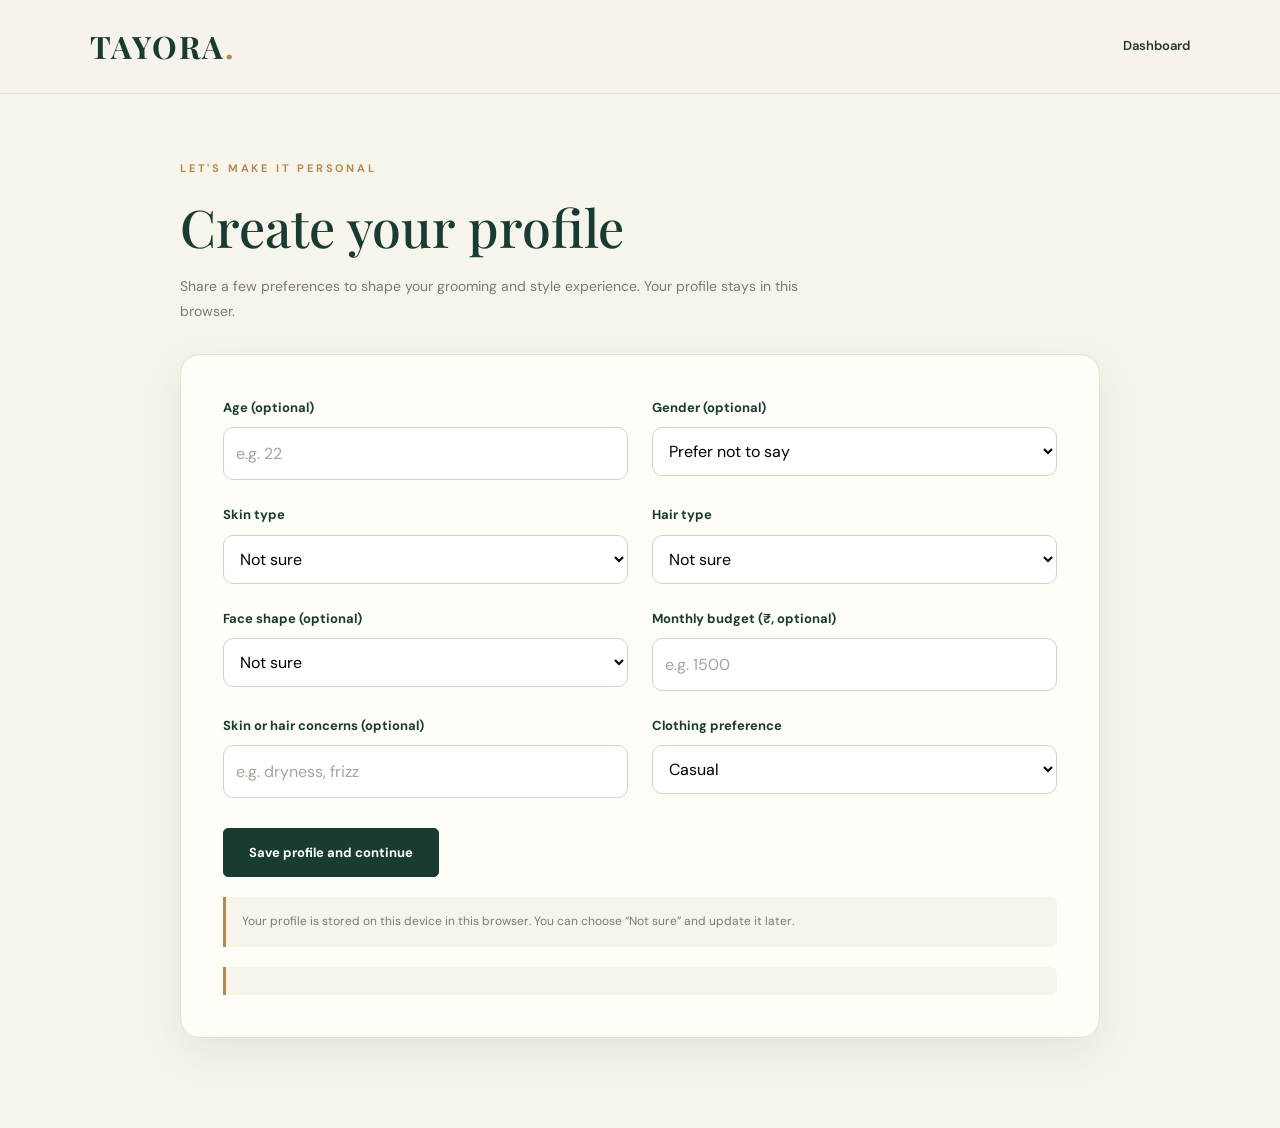
==== frontend/pages/create-profile.html @ 46590bca "first commit" ====
<!doctype html>
<html lang="en">
<head>
    <meta charset="utf-8">
    <meta name="viewport" content="width=device-width, initial-scale=1">
    <title>Create your profile — TAYORA</title>
    <link rel="stylesheet" href="../css/style.css">
</head>
<body>
    <header class="site-header">
        <a class="brand" href="../index.html">TAYORA<span>.</span></a>
        <nav><a href="dashboard.html">Dashboard</a></nav>
    </header>
    <main class="page-wrap">
        <p class="eyebrow">LET'S MAKE IT PERSONAL</p>
        <h1>Create your profile</h1>
        <p class="page-intro">Share a few preferences to shape your grooming and style experience. Your profile stays in this browser.</p>

        <form class="panel" id="profile-form" data-redirect="dashboard.html">
            <div class="form-grid">
                <div class="field">
                    <label for="age">Age (optional)</label>
                    <input id="age" type="number" min="13" max="120" placeholder="e.g. 22">
                </div>
                <div class="field">
                    <label for="gender">Gender (optional)</label>
                    <select id="gender">
                        <option value="">Prefer not to say</option>
                        <option>Woman</option><option>Man</option><option>Non-binary</option><option>Other</option>
                    </select>
                </div>
                <div class="field">
                    <label for="skin">Skin type</label>
                    <select id="skin">
                        <option>Not sure</option><option>Dry</option><option>Oily</option><option>Combination</option><option>Normal</option><option>Sensitive</option>
                    </select>
                </div>
                <div class="field">
                    <label for="hair">Hair type</label>
                    <select id="hair">
                        <option>Not sure</option><option>Straight</option><option>Wavy</option><option>Curly</option><option>Coily</option>
                    </select>
                </div>
                <div class="field">
                    <label for="face">Face shape (optional)</label>
                    <select id="face">
                        <option>Not sure</option><option>Oval</option><option>Round</option><option>Square</option><option>Heart</option><option>Oblong</option><option>Diamond</option><option>Round or square</option><option>Round or oval</option>
                    </select>
                </div>
                <div class="field">
                    <label for="budget">Monthly budget (₹, optional)</label>
                    <input id="budget" type="number" min="0" placeholder="e.g. 1500">
                </div>
                <div class="field">
                    <label for="concerns">Skin or hair concerns (optional)</label>
                    <input id="concerns" placeholder="e.g. dryness, frizz">
                </div>
                <div class="field">
                    <label for="style">Clothing preference</label>
                    <select id="style">
                        <option>Casual</option><option>Minimal</option><option>Streetwear</option><option>Formal</option><option>Traditional</option><option>Experimental</option>
                    </select>
                </div>
            </div>
            <p class="form-actions"><button class="button" type="submit">Save profile and continue</button></p>
            <p class="notice">Your profile is stored on this device in this browser. You can choose “Not sure” and update it later.</p>
        </form>
    </main>
    <script src="../js/app.js"></script>
</body>
<script>
document.getElementById("profile-form").addEventListener("submit", function(event) {
    event.preventDefault();

    const profile = {
        age: document.getElementById("age").value,
        gender: document.getElementById("gender").value,
        skin: document.getElementById("skin").value,
        hair: document.getElementById("hair").value,
        face: document.getElementById("face").value,
        budget: document.getElementById("budget").value,
        concerns: document.getElementById("concerns").value,
        style: document.getElementById("style").value
    };

    localStorage.setItem("tayoraProfile", JSON.stringify(profile));

    document.getElementById("profile-message").textContent =
        "Your profile has been saved successfully!";
});
</script>
</html>
---- frontend/css/style.css ----
@import url('https://fonts.googleapis.com/css2?family=DM+Sans:wght@400;500;600;700&family=Playfair+Display:ital,wght@0,500;0,600;0,700;1,500;1,600&display=swap');

:root {
  --cream: #f7f4ec;
  --white: #fffdf8;
  --green: #183c32;
  --green-light: #285648;
  --gold: #b38b50;
  --text: #26362f;
  --muted: #777d73;
  --border: #e6e0d4;
  --radius: 20px;
  --shadow: 0 15px 45px rgba(28, 51, 41, 0.08);
}

* {
  box-sizing: border-box;
  margin: 0;
  padding: 0;
}

html {
  scroll-behavior: smooth;
}

body {
  background: var(--cream);
  color: var(--text);
  font-family: 'DM Sans', sans-serif;
  line-height: 1.7;
}

a {
  color: inherit;
  text-decoration: none;
}

.site-header {
  min-height: 86px;
  padding: 20px 7%;
  display: flex;
  justify-content: space-between;
  align-items: center;
  gap: 24px;
  border-bottom: 1px solid var(--border);
  background: rgba(247, 244, 236, 0.95);
}

.brand {
  color: var(--green);
  font-family: 'Playfair Display', serif;
  font-size: 31px;
  font-weight: 700;
  letter-spacing: 2px;
  white-space: nowrap;
}

.brand span {
  color: var(--gold);
}

.site-header nav {
  display: flex;
  align-items: center;
  justify-content: flex-end;
  flex-wrap: wrap;
  gap: 28px;
}

.site-header nav a {
  font-size: 13px;
  font-weight: 600;
  transition: color 0.2s ease;
}

.site-header nav a:hover {
  color: var(--gold);
}

.site-header nav .nav-cta {
  background: var(--green);
  color: white;
  padding: 12px 22px;
  border-radius: 5px;
}

.site-header nav .nav-cta:hover {
  background: var(--green-light);
  color: white;
}

.hero {
  display: grid;
  grid-template-columns: 1.05fr 0.95fr;
  align-items: center;
  gap: 7%;
  padding: 95px 9% 105px;
  min-height: 590px;
}

.hero-copy {
  max-width: 580px;
}

.eyebrow {
  color: var(--gold);
  font-size: 11px;
  font-weight: 700;
  letter-spacing: 2.8px;
  margin-bottom: 19px;
}

.hero h1 {
  color: var(--green);
  font-family: 'Playfair Display', serif;
  font-size: clamp(42px, 5vw, 68px);
  font-weight: 500;
  line-height: 1.13;
  letter-spacing: -1.5px;
}

.hero h1 em {
  color: var(--gold);
  font-weight: 500;
}

.hero-text {
  color: var(--muted);
  font-size: 15px;
  line-height: 1.9;
  max-width: 470px;
  margin: 25px 0 30px;
}

.hero-actions {
  display: flex;
  align-items: center;
  flex-wrap: wrap;
  gap: 25px;
}

.button {
  display: inline-flex;
  align-items: center;
  justify-content: center;
  padding: 15px 25px;
  background: var(--green);
  color: white;
  border: 1px solid var(--green);
  border-radius: 5px;
  font-size: 13px;
  font-weight: 700;
  transition: transform 0.2s ease, background 0.2s ease;
}

.button:hover {
  background: var(--green-light);
  transform: translateY(-2px);
}

.text-link {
  color: var(--green);
  font-size: 13px;
  font-weight: 700;
}

.text-link:hover {
  color: var(--gold);
}

.hero-card {
  min-height: 390px;
  position: relative;
  overflow: hidden;
  display: flex;
  align-items: flex-end;
  justify-content: center;
  padding: 30px;
  border-radius: 180px 180px 16px 16px;
  background:
    radial-gradient(ellipse at 50% 32%, rgba(218, 190, 137, 0.7), transparent 34%),
    radial-gradient(ellipse at 50% 45%, #547362 0%, #254b3d 43%, #17372e 75%);
  box-shadow: var(--shadow);
}

.hero-card::before {
  content: '';
  position: absolute;
  width: 220px;
  height: 310px;
  top: 35px;
  left: 50%;
  transform: translateX(-50%);
  border: 1px solid rgba(255, 255, 255, 0.22);
  border-radius: 110px 110px 25px 25px;
}

.hero-card::after {
  content: 'T';
  position: absolute;
  top: 43%;
  left: 50%;
  transform: translate(-50%, -50%);
  color: rgba(255, 255, 255, 0.14);
  font-family: 'Playfair Display', serif;
  font-size: 190px;
  line-height: 1;
}

.orb {
  position: absolute;
  border-radius: 50%;
  filter: blur(1px);
}

.orb-one {
  width: 160px;
  height: 160px;
  background: rgba(221, 191, 133, 0.17);
  top: 25px;
  right: 10%;
}

.orb-two {
  width: 110px;
  height: 110px;
  background: rgba(255, 255, 255, 0.07);
  bottom: 70px;
  left: 9%;
}

.profile-note {
  position: relative;
  z-index: 2;
  display: flex;
  align-items: center;
  gap: 13px;
  width: 100%;
  padding: 17px 19px;
  border: 1px solid rgba(255, 255, 255, 0.3);
  border-radius: 12px;
  background: rgba(255, 253, 248, 0.96);
  box-shadow: 0 10px 35px rgba(0, 0, 0, 0.12);
}

.note-icon {
  display: grid;
  place-items: center;
  width: 39px;
  height: 39px;
  flex-shrink: 0;
  border-radius: 50%;
  background: #eee5d2;
  color: var(--gold);
  font-size: 20px;
}

.profile-note strong,
.profile-note small {
  display: block;
}

.profile-note strong {
  color: var(--green);
  font-size: 13px;
}

.profile-note small {
  color: var(--muted);
  font-size: 11px;
}

.hero-tag {
  position: absolute;
  top: 28px;
  left: 50%;
  transform: translateX(-50%);
  z-index: 1;
  color: rgba(255, 255, 255, 0.85);
  font-size: 9px;
  letter-spacing: 3px;
  white-space: nowrap;
}

.section {
  padding: 85px 9%;
  background: var(--white);
}

.section h2,
.bottom-cta h2 {
  color: var(--green);
  font-family: 'Playfair Display', serif;
  font-size: clamp(30px, 3.5vw, 43px);
  font-weight: 500;
  line-height: 1.25;
}

.feature-grid {
  display: grid;
  grid-template-columns: repeat(4, minmax(0, 1fr));
  gap: 20px;
  margin-top: 42px;
}

.feature {
  display: flex;
  flex-direction: column;
  align-items: flex-start;
  min-height: 260px;
  padding: 26px 23px;
  border: 1px solid var(--border);
  border-radius: var(--radius);
  background: var(--white);
  transition: transform 0.25s ease, box-shadow 0.25s ease,
    border-color 0.25s ease;
}

.feature:hover {
  transform: translateY(-6px);
  box-shadow: var(--shadow);
  border-color: #c7b18b;
}

.feature > span {
  color: var(--gold);
  font-size: 12px;
  font-weight: 700;
  letter-spacing: 1px;
}

.feature h3 {
  color: var(--green);
  font-family: 'Playfair Display', serif;
  font-size: 23px;
  font-weight: 500;
  margin: 21px 0 10px;
}

.feature p {
  color: var(--muted);
  font-size: 13px;
  line-height: 1.8;
  margin-bottom: 20px;
}

.feature b {
  margin-top: auto;
  color: var(--green);
  font-size: 12px;
}

.bottom-cta {
  display: flex;
  align-items: center;
  justify-content: space-between;
  gap: 35px;
  margin: 70px 9%;
  padding: 48px;
  border-radius: var(--radius);
  background: var(--green);
}

.bottom-cta .eyebrow {
  color: #d8bd8b;
}

.bottom-cta h2 {
  max-width: 500px;
  color: var(--white);
}

.button-light {
  flex-shrink: 0;
  background: var(--white);
  color: var(--green);
  border-color: var(--white);
}

.button-light:hover {
  background: #eee6d7;
  color: var(--green);
}

footer {
  display: flex;
  align-items: center;
  justify-content: space-between;
  gap: 20px;
  padding: 28px 9%;
  border-top: 1px solid var(--border);
}

footer .brand {
  font-size: 24px;
}

footer p {
  color: var(--muted);
  font-size: 12px;
}

/* Tablet screens */
@media (max-width: 1000px) {
  .site-header {
    padding: 20px 5%;
  }

  .site-header nav {
    gap: 15px;
  }

  .hero {
    padding: 75px 6%;
    gap: 5%;
  }

  .hero-card {
    min-height: 340px;
  }

  .section {
    padding: 70px 6%;
  }

  .feature-grid {
    grid-template-columns: repeat(2, minmax(0, 1fr));
  }

  .bottom-cta {
    margin: 55px 6%;
  }
}

/* Mobile screens */
@media (max-width: 650px) {
  .site-header {
    flex-direction: column;
    align-items: flex-start;
    padding: 18px 6%;
    gap: 13px;
  }

  .brand {
    font-size: 28px;
  }

  .site-header nav {
    width: 100%;
    justify-content: flex-start;
    gap: 10px 18px;
  }

  .site-header nav a {
    font-size: 12px;
  }

  .site-header nav .nav-cta {
    padding: 8px 13px;
  }

  .hero {
    grid-template-columns: 1fr;
    padding: 65px 6%;
    gap: 40px;
  }

  .hero h1 {
    font-size: clamp(42px, 11vw, 58px);
  }

  .hero-card {
    min-height: 330px;
    max-width: 430px;
    width: 100%;
    margin: 0 auto;
  }

  .hero-actions {
    gap: 18px;
  }

  .button {
    padding: 13px 17px;
  }

  .section {
    padding: 60px 6%;
  }

  .feature-grid {
    grid-template-columns: 1fr;
    gap: 14px;
    margin-top: 30px;
  }

  .feature {
    min-height: 220px;
  }

  .bottom-cta {
    flex-direction: column;
    align-items: flex-start;
    margin: 35px 6%;
    padding: 30px 24px;
  }

  footer {
    flex-direction: column;
    align-items: flex-start;
    padding: 25px 6%;
  }
}

@media (prefers-reduced-motion: reduce) {
  *,
  *::before,
  *::after {
    scroll-behavior: auto !important;
    transition: none !important;
  }
}

/* TAYORA profile and registration pages */

.page-wrap {
  width: min(920px, 88%);
  margin: 65px auto 90px;
}

.page-wrap > h1 {
  color: var(--green);
  font-family: 'Playfair Display', serif;
  font-size: clamp(36px, 5vw, 52px);
  font-weight: 500;
  line-height: 1.2;
  margin-bottom: 15px;
}

.page-intro {
  max-width: 650px;
  color: var(--muted);
  font-size: 14px;
  line-height: 1.8;
  margin-bottom: 30px;
}

.panel {
  padding: clamp(22px, 5vw, 42px);
  border: 1px solid var(--border);
  border-radius: var(--radius);
  background: var(--white);
  box-shadow: var(--shadow);
}

.form-grid {
  display: grid;
  grid-template-columns: repeat(2, minmax(0, 1fr));
  gap: 24px;
}

.field {
  display: flex;
  flex-direction: column;
  gap: 8px;
  min-width: 0;
}

.field label {
  color: var(--green);
  font-size: 13px;
  font-weight: 700;
}

input, select {
    width: 100%;
    padding: 12px;
    border: 1px solid #d8d0c5;
    border-radius: 10px;
    font: inherit;
    background: white;
}

.field input::placeholder {
  color: #a5a49b;
}

.field input:focus,
.field select:focus,
.field textarea:focus {
  border-color: var(--gold);
  box-shadow: 0 0 0 3px rgba(179, 139, 80, 0.14);
}

.form-actions {
  margin-top: 30px;
}

.form-actions .button {
  min-width: 150px;
  cursor: pointer;
  font-family: inherit;
}

.notice {
  margin-top: 20px;
  padding: 14px 16px;
  border-left: 3px solid var(--gold);
  background: var(--cream);
  color: var(--muted);
  font-size: 12px;
  line-height: 1.8;
  border-radius: 0 6px 6px 0;
}

@media (max-width: 600px) {
  .page-wrap {
    width: 90%;
    margin: 42px auto 60px;
  }

  .form-grid {
    grid-template-columns: 1fr;
    gap: 18px;
  }

  .panel {
    padding: 22px 18px;
  }

  .form-actions .button {
    width: 100%;
  }
}

/* TAYORA Product Discovery Cards */

.product-grid {
    display: grid;
    grid-template-columns: repeat(auto-fit, minmax(240px, 1fr));
    gap: 20px;
    margin: 28px 0;
    align-items: stretch;
}

.product-grid .panel {
    box-sizing: border-box;
    margin: 0;
    padding: 24px;
    border: 1px solid #e8dfd2;
    border-radius: 18px;
    background: #fffdf9;
    box-shadow: 0 5px 18px rgba(60, 45, 30, 0.05);
    transition: transform 0.2s ease, box-shadow 0.2s ease;
}

.product-grid .panel:hover {
    transform: translateY(-4px);
    box-shadow: 0 10px 24px rgba(60, 45, 30, 0.1);
}

.product-grid .panel h3 {
    margin-top: 0;
    margin-bottom: 12px;
    font-size: 1.15rem;
    line-height: 1.4;
}

.product-grid .panel p {
    line-height: 1.6;
    overflow-wrap: anywhere;
}

@media (max-width: 600px) {
    .product-grid {
        grid-template-columns: 1fr;
        gap: 14px;
    }

    .product-grid .panel {
        padding: 20px;
    }
}

/* Product category badges */

.product-category-badge {
    display: inline-block;
    margin-bottom: 16px;
    padding: 6px 11px;
    border-radius: 20px;
    background: #f1e8dc;
    color: #624b38;
    font-size: 0.72rem;
    font-weight: 700;
    letter-spacing: 0.08em;
}

/* Keep product card content spaced neatly */

.product-grid .panel h3 {
    margin-top: 0;
}

.product-grid .panel p:last-child {
    margin-bottom: 0;
    color: #6c5948;
    font-size: 0.92rem;
}

/* TAYORA Best Match badge */

.best-match-badge {
    display: inline-block;
    margin-bottom: 12px;
    padding: 7px 12px;
    border-radius: 20px;
    background: #e9d6a8;
    color: #594321;
    font-size: 0.72rem;
    font-weight: 800;
    letter-spacing: 0.09em;
    box-shadow: 0 2px 6px rgba(89, 67, 33, 0.08);
}
/* TAYORA Product Link */

.product-link {
    display: inline-flex;
    align-items: center;
    gap: 6px;
    margin: 12px 0;
    color: #7a5c2e;
    font-weight: 600;
    text-decoration: none;
    transition: color 0.2s ease, transform 0.2s ease;
}

.product-link:hover {
    color: #4a3518;
    transform: translateX(3px);
    text-decoration: underline;
}
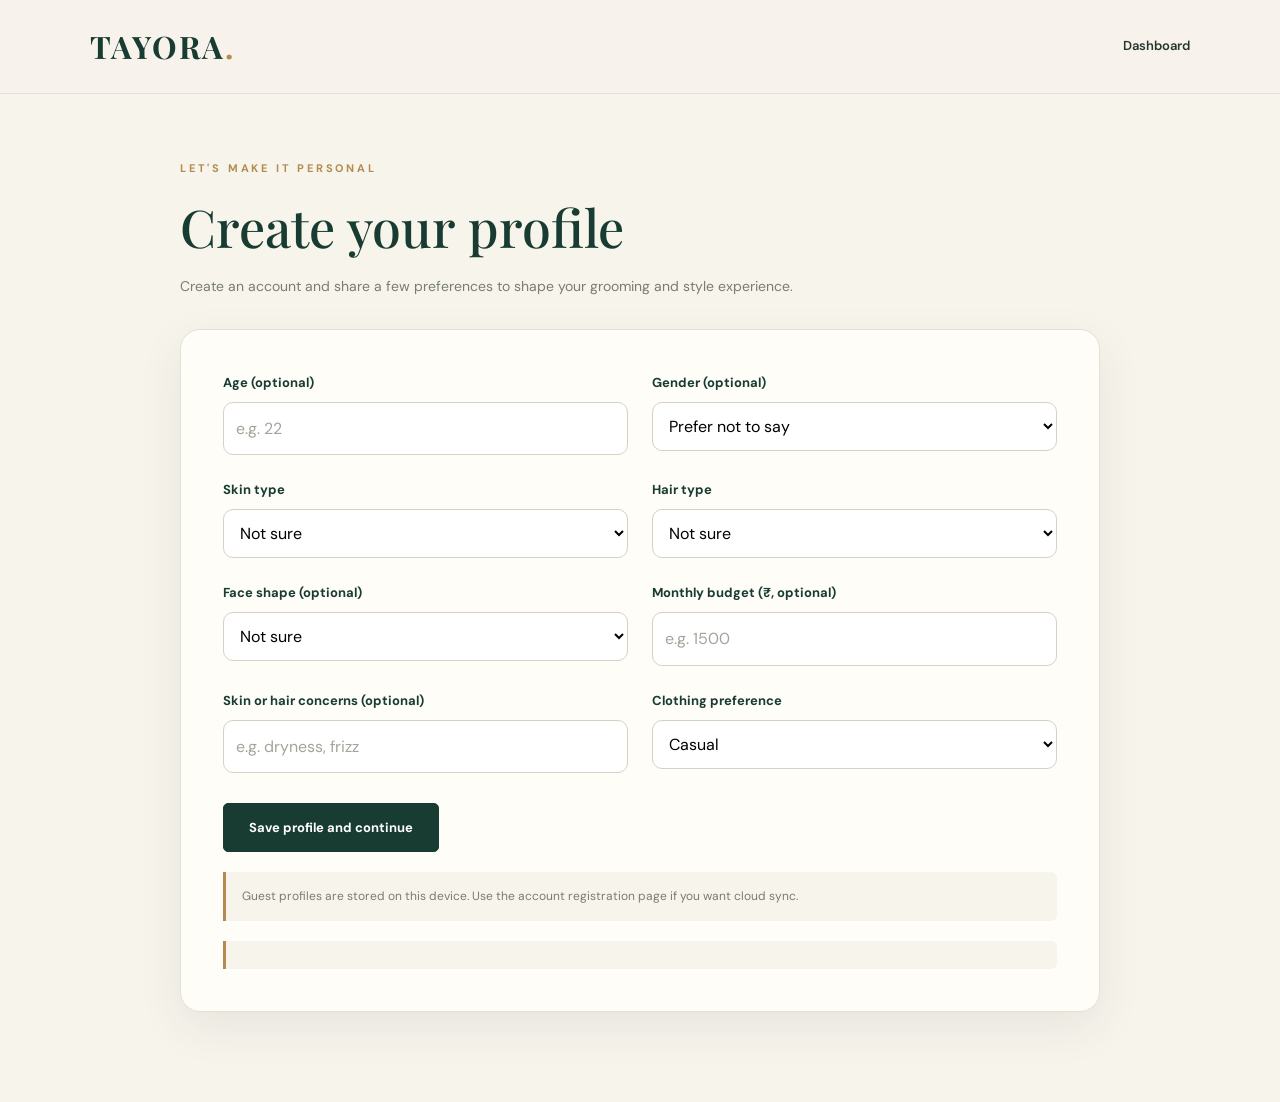
==== commit afda8b3f: "Add multi-user authentication and account sync" ====
--- a/frontend/pages/create-profile.html
+++ b/frontend/pages/create-profile.html
@@ -14,7 +14,7 @@
     <main class="page-wrap">
         <p class="eyebrow">LET'S MAKE IT PERSONAL</p>
         <h1>Create your profile</h1>
-        <p class="page-intro">Share a few preferences to shape your grooming and style experience. Your profile stays in this browser.</p>
+        <p class="page-intro">Create an account and share a few preferences to shape your grooming and style experience.</p>
 
         <form class="panel" id="profile-form" data-redirect="dashboard.html">
             <div class="form-grid">
@@ -44,7 +44,7 @@
                 <div class="field">
                     <label for="face">Face shape (optional)</label>
                     <select id="face">
-                        <option>Not sure</option><option>Oval</option><option>Round</option><option>Square</option><option>Heart</option><option>Oblong</option><option>Diamond</option><option>Round or square</option><option>Round or oval</option>
+                        <option>Not sure</option><option>Uncertain</option><option>Oval</option><option>Round</option><option>Square</option><option>Rectangular</option><option>Heart</option><option>Diamond</option>
                     </select>
                 </div>
                 <div class="field">
@@ -63,30 +63,11 @@
                 </div>
             </div>
             <p class="form-actions"><button class="button" type="submit">Save profile and continue</button></p>
-            <p class="notice">Your profile is stored on this device in this browser. You can choose “Not sure” and update it later.</p>
+            <p class="notice">Guest profiles are stored on this device. Use the account registration page if you want cloud sync.</p>
         </form>
     </main>
+    <script src="../js/config.js"></script>
+    <script src="../js/auth.js"></script>
     <script src="../js/app.js"></script>
 </body>
-<script>
-document.getElementById("profile-form").addEventListener("submit", function(event) {
-    event.preventDefault();
-
-    const profile = {
-        age: document.getElementById("age").value,
-        gender: document.getElementById("gender").value,
-        skin: document.getElementById("skin").value,
-        hair: document.getElementById("hair").value,
-        face: document.getElementById("face").value,
-        budget: document.getElementById("budget").value,
-        concerns: document.getElementById("concerns").value,
-        style: document.getElementById("style").value
-    };
-
-    localStorage.setItem("tayoraProfile", JSON.stringify(profile));
-
-    document.getElementById("profile-message").textContent =
-        "Your profile has been saved successfully!";
-});
-</script>
 </html>
--- a/frontend/css/style.css
+++ b/frontend/css/style.css
@@ -159,6 +159,42 @@
   transform: translateY(-2px);
 }
 
+.button-small {
+  padding: 9px 13px;
+  font-size: 11px;
+}
+
+.inline-actions {
+  display: flex;
+  align-items: center;
+  flex-wrap: wrap;
+  gap: 12px;
+  margin-top: 14px;
+}
+
+.text-button {
+  padding: 7px 0;
+  border: 0;
+  background: transparent;
+  color: var(--green);
+  cursor: pointer;
+  font: inherit;
+  font-size: 12px;
+  font-weight: 700;
+}
+
+.text-button:hover {
+  color: var(--gold);
+  text-decoration: underline;
+}
+
+.text-button:disabled,
+.button:disabled {
+  cursor: default;
+  opacity: 0.65;
+  transform: none;
+}
+
 .text-link {
   color: var(--green);
   font-size: 13px;
@@ -363,7 +399,7 @@
 }
 
 .bottom-cta .eyebrow {
-  color: #d8bd8b;
+  color: #8bced8;
 }
 
 .bottom-cta h2 {
@@ -740,4 +776,90 @@
     color: #4a3518;
     transform: translateX(3px);
     text-decoration: underline;
-}+}
+
+/* Live personal scan */
+.scan-video-wrap {
+    position: relative;
+    display: grid;
+    place-items: center;
+    min-height: 280px;
+    margin-top: 20px;
+    overflow: hidden;
+    border: 1px solid var(--border);
+    border-radius: 16px;
+    background: #1c2f28;
+}
+
+.scan-video-wrap video {
+    display: block;
+    width: 100%;
+    max-height: 440px;
+    object-fit: cover;
+    transform: scaleX(-1);
+}
+
+.scan-video-placeholder {
+    padding: 32px;
+    color: rgba(255, 253, 248, 0.8);
+    text-align: center;
+    font-size: 14px;
+}
+
+.scan-actions {
+    display: flex;
+    flex-wrap: wrap;
+    gap: 12px;
+    margin-top: 20px;
+}
+
+.button-secondary {
+    background: transparent;
+    color: var(--green);
+    border-color: var(--border);
+}
+
+.button-secondary:hover {
+    color: var(--green);
+    background: var(--cream);
+}
+
+.scan-check-grid {
+    display: grid;
+    grid-template-columns: repeat(3, minmax(0, 1fr));
+    gap: 20px;
+    margin-top: 30px;
+}
+
+.scan-check-grid fieldset {
+    min-width: 0;
+    padding: 18px;
+    border: 1px solid var(--border);
+    border-radius: 14px;
+}
+
+.scan-check-grid legend {
+    padding: 0 6px;
+    color: var(--green);
+    font-size: 13px;
+    font-weight: 700;
+}
+
+.scan-check-grid label {
+    display: block;
+    margin-top: 10px;
+    color: var(--muted);
+    font-size: 13px;
+    line-height: 1.5;
+}
+
+.scan-check-grid input {
+    width: auto;
+    margin-right: 7px;
+}
+
+@media (max-width: 760px) {
+    .scan-check-grid {
+        grid-template-columns: 1fr;
+    }
+}
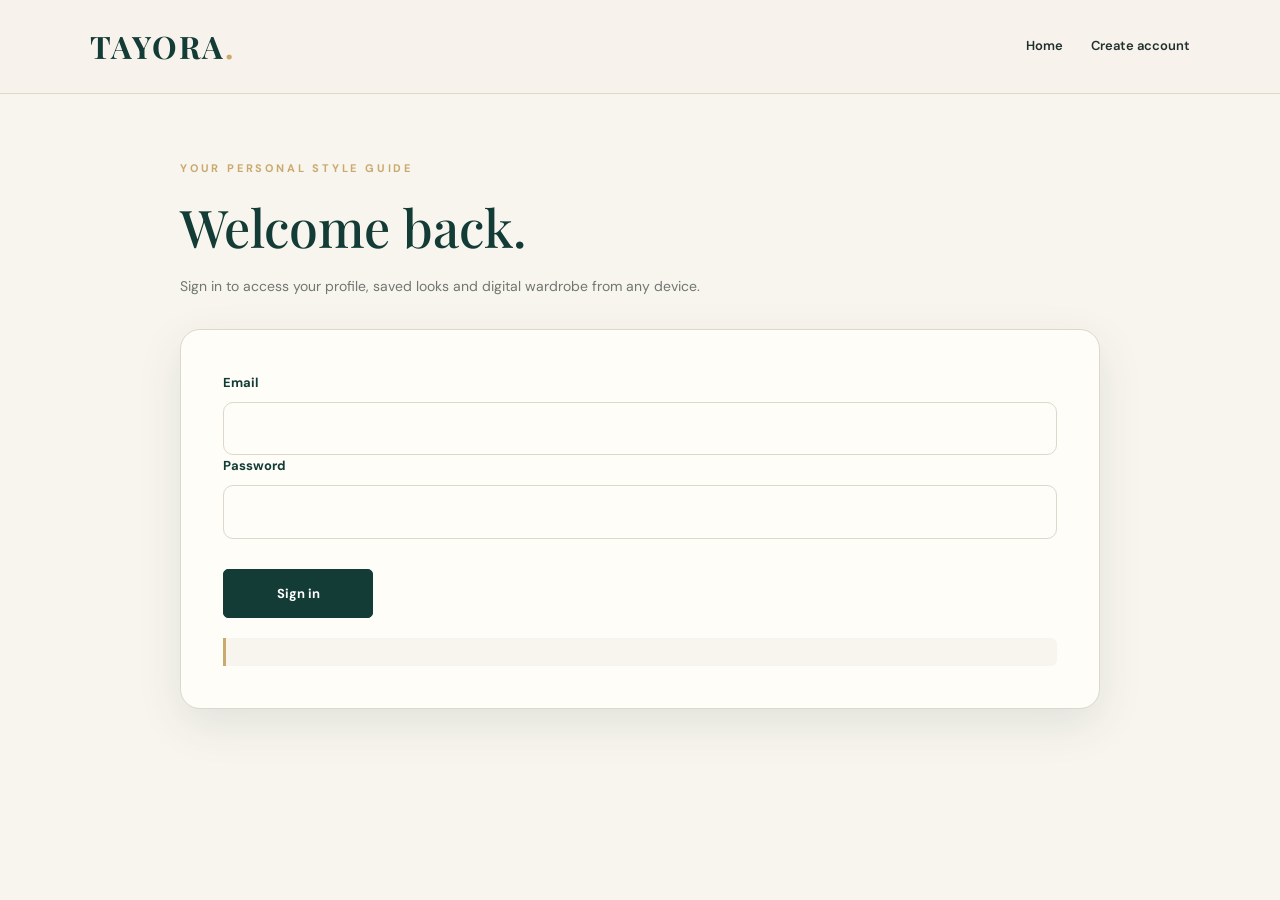
==== commit 116b256a: "Require sign in before using app features" ====
--- a/frontend/pages/create-profile.html
+++ b/frontend/pages/create-profile.html
@@ -5,6 +5,7 @@
     <meta name="viewport" content="width=device-width, initial-scale=1">
     <title>Create your profile — TAYORA</title>
     <link rel="stylesheet" href="../css/style.css">
+    <script src="../js/auth-guard.js"></script>
 </head>
 <body>
     <header class="site-header">
--- a/frontend/css/style.css
+++ b/frontend/css/style.css
@@ -2,16 +2,18 @@
 @import url('https://fonts.googleapis.com/css2?family=DM+Sans:wght@400;500;600;700&family=Playfair+Display:ital,wght@0,500;0,600;0,700;1,500;1,600&display=swap');
 
 :root {
-  --cream: #f7f4ec;
+  --cream: #f8f5ee;
   --white: #fffdf8;
-  --green: #183c32;
-  --green-light: #285648;
-  --gold: #b38b50;
-  --text: #26362f;
-  --muted: #777d73;
-  --border: #e6e0d4;
+  --green: #123c35;
+  --green-deep: #0b2925;
+  --green-light: #1d5148;
+  --gold: #c9a96e;
+  --sage: #a9b9a5;
+  --text: #20302c;
+  --muted: #6f7770;
+  --border: #ded8ca;
   --radius: 20px;
-  --shadow: 0 15px 45px rgba(28, 51, 41, 0.08);
+  --shadow: 0 15px 45px rgba(18, 60, 53, 0.1);
 }
 
 * {
@@ -216,7 +218,7 @@
   border-radius: 180px 180px 16px 16px;
   background:
     radial-gradient(ellipse at 50% 32%, rgba(218, 190, 137, 0.7), transparent 34%),
-    radial-gradient(ellipse at 50% 45%, #547362 0%, #254b3d 43%, #17372e 75%);
+    radial-gradient(ellipse at 50% 45%, #547362 0%, var(--green-light) 43%, var(--green-deep) 75%);
   box-shadow: var(--shadow);
 }
 
@@ -287,7 +289,7 @@
   height: 39px;
   flex-shrink: 0;
   border-radius: 50%;
-  background: #eee5d2;
+  background: #f0e7d5;
   color: var(--gold);
   font-size: 20px;
 }
@@ -356,7 +358,7 @@
 .feature:hover {
   transform: translateY(-6px);
   box-shadow: var(--shadow);
-  border-color: #c7b18b;
+  border-color: var(--gold);
 }
 
 .feature > span {
@@ -399,7 +401,7 @@
 }
 
 .bottom-cta .eyebrow {
-  color: #8bced8;
+  color: var(--sage);
 }
 
 .bottom-cta h2 {
@@ -415,7 +417,7 @@
 }
 
 .button-light:hover {
-  background: #eee6d7;
+  background: #f0e7d5;
   color: var(--green);
 }
 
@@ -612,21 +614,21 @@
 input, select {
     width: 100%;
     padding: 12px;
-    border: 1px solid #d8d0c5;
+    border: 1px solid var(--border);
     border-radius: 10px;
     font: inherit;
-    background: white;
+    background: var(--white);
 }
 
 .field input::placeholder {
-  color: #a5a49b;
+  color: #9ba49b;
 }
 
 .field input:focus,
 .field select:focus,
 .field textarea:focus {
   border-color: var(--gold);
-  box-shadow: 0 0 0 3px rgba(179, 139, 80, 0.14);
+  box-shadow: 0 0 0 3px rgba(201, 169, 110, 0.2);
 }
 
 .form-actions {
@@ -684,9 +686,9 @@
     box-sizing: border-box;
     margin: 0;
     padding: 24px;
-    border: 1px solid #e8dfd2;
+    border: 1px solid var(--border);
     border-radius: 18px;
-    background: #fffdf9;
+    background: var(--white);
     box-shadow: 0 5px 18px rgba(60, 45, 30, 0.05);
     transition: transform 0.2s ease, box-shadow 0.2s ease;
 }
@@ -726,8 +728,8 @@
     margin-bottom: 16px;
     padding: 6px 11px;
     border-radius: 20px;
-    background: #f1e8dc;
-    color: #624b38;
+    background: #f0e7d5;
+    color: #594a35;
     font-size: 0.72rem;
     font-weight: 700;
     letter-spacing: 0.08em;
@@ -741,7 +743,7 @@
 
 .product-grid .panel p:last-child {
     margin-bottom: 0;
-    color: #6c5948;
+    color: #625846;
     font-size: 0.92rem;
 }
 
@@ -752,8 +754,8 @@
     margin-bottom: 12px;
     padding: 7px 12px;
     border-radius: 20px;
-    background: #e9d6a8;
-    color: #594321;
+    background: #ead8ad;
+    color: #4c3b20;
     font-size: 0.72rem;
     font-weight: 800;
     letter-spacing: 0.09em;
@@ -766,14 +768,14 @@
     align-items: center;
     gap: 6px;
     margin: 12px 0;
-    color: #7a5c2e;
+    color: #806536;
     font-weight: 600;
     text-decoration: none;
     transition: color 0.2s ease, transform 0.2s ease;
 }
 
 .product-link:hover {
-    color: #4a3518;
+    color: #59451f;
     transform: translateX(3px);
     text-decoration: underline;
 }
@@ -788,7 +790,7 @@
     overflow: hidden;
     border: 1px solid var(--border);
     border-radius: 16px;
-    background: #1c2f28;
+    background: var(--green-deep);
 }
 
 .scan-video-wrap video {
